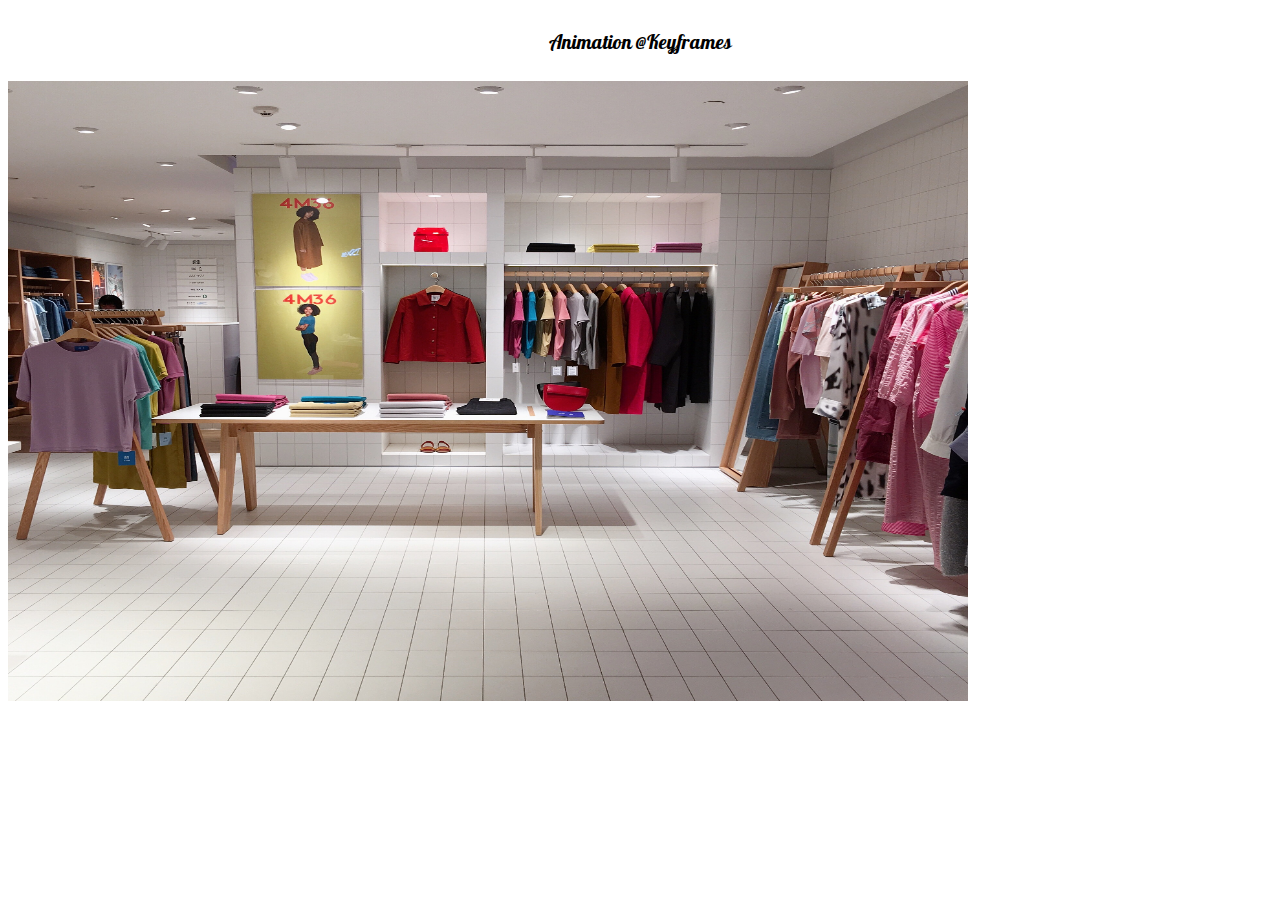
==== animation01.html @ 50b1d575 "slide48 animation01-css02" ====
<!DOCTYPE html>
<html lang="en">
<head>
  <meta charset="UTF-8">
  <meta name="viewport" content="width=device-width, initial-scale=1.0">
  <title>Animation</title>
<link rel="stylesheet" href="style.css" type="text/css">
</head>
<body>
  <div class="container">
    <div class="box1">
      <p>Animation @Keyframes</p>
    </div>
    <div class="box2">
      <!-- <h1>Shopping $SAVE</h1> -->
    <img class="img-01"src="photo/img-01.png" width="960px" height="620px">
    <div id="ID_animation1"> <h1>Shopping $SAVE</h1></div> 
    <!-- <h1>Shopping $SAVE</h1> -->
    </div>
  </div>
</body>
</html>
---- style.css ----
@font-face{
 src:url("font/Galada-Regular.ttf");
 font-family:Galada;
}
body{
  /* font-family: Arial, Helvetica, sans-serif; */
  font-family: Galada;
  font-size: 20px;
}
.container{
  display:grid;
  grid-template-columns: auto ;
  grid-template-rows: auto auto;
}
.box1{
  display:flex;
  justify-content: center;
}
.box2{
  display: flex;
  flex-direction: column;
  position: relative;
}
.box2 > h1 {
  position: absolute;
  /* left: 50%;
  top:50%;
  transform: translateX(-50%); */
  /* top:0;
  left: 50%;
  transform: translateX(-50%); */
}
h1{
  /* color:white; */
  margin: 0;
}
#ID_animation1{
  position: absolute;
  /* left: 50%;
  top:50%;
  transform: translateX(-50%); */
  left: 50%;
  top:0;
  transform: translateX(-50%); 
  height:60px;
  width:100%;
 

  border: 1px solid greenyellow;
  background-color: goldenrod;
  animation-name: animeOne;
  animation-duration: 10;
  animation: animeOne alternate ease-in 4s 2s 2;

  visibility: hidden;
}
 /* วิธีการใช้แบบ 1from {} to {}*/
@keyframes animeOne{
  from {
    position: absolute;
    bottom: 0;
    background-color: blue;
    height: 100px;
    width:270px;
    color: white;
    visibility: visible;
  }
  to{
    background-color: red;
    color: yellow;
  }
} 
/* วิธีการใช้แบบ2 %{}*/
/* @keyframes example{
 
   0% {
    background-color:peachpuff;
  }
  25%{
    background-color: red;
  }
  50%{
    background-color: peachpuff;
  }
  100%{
    background-color: darkblue;
  } 
} */
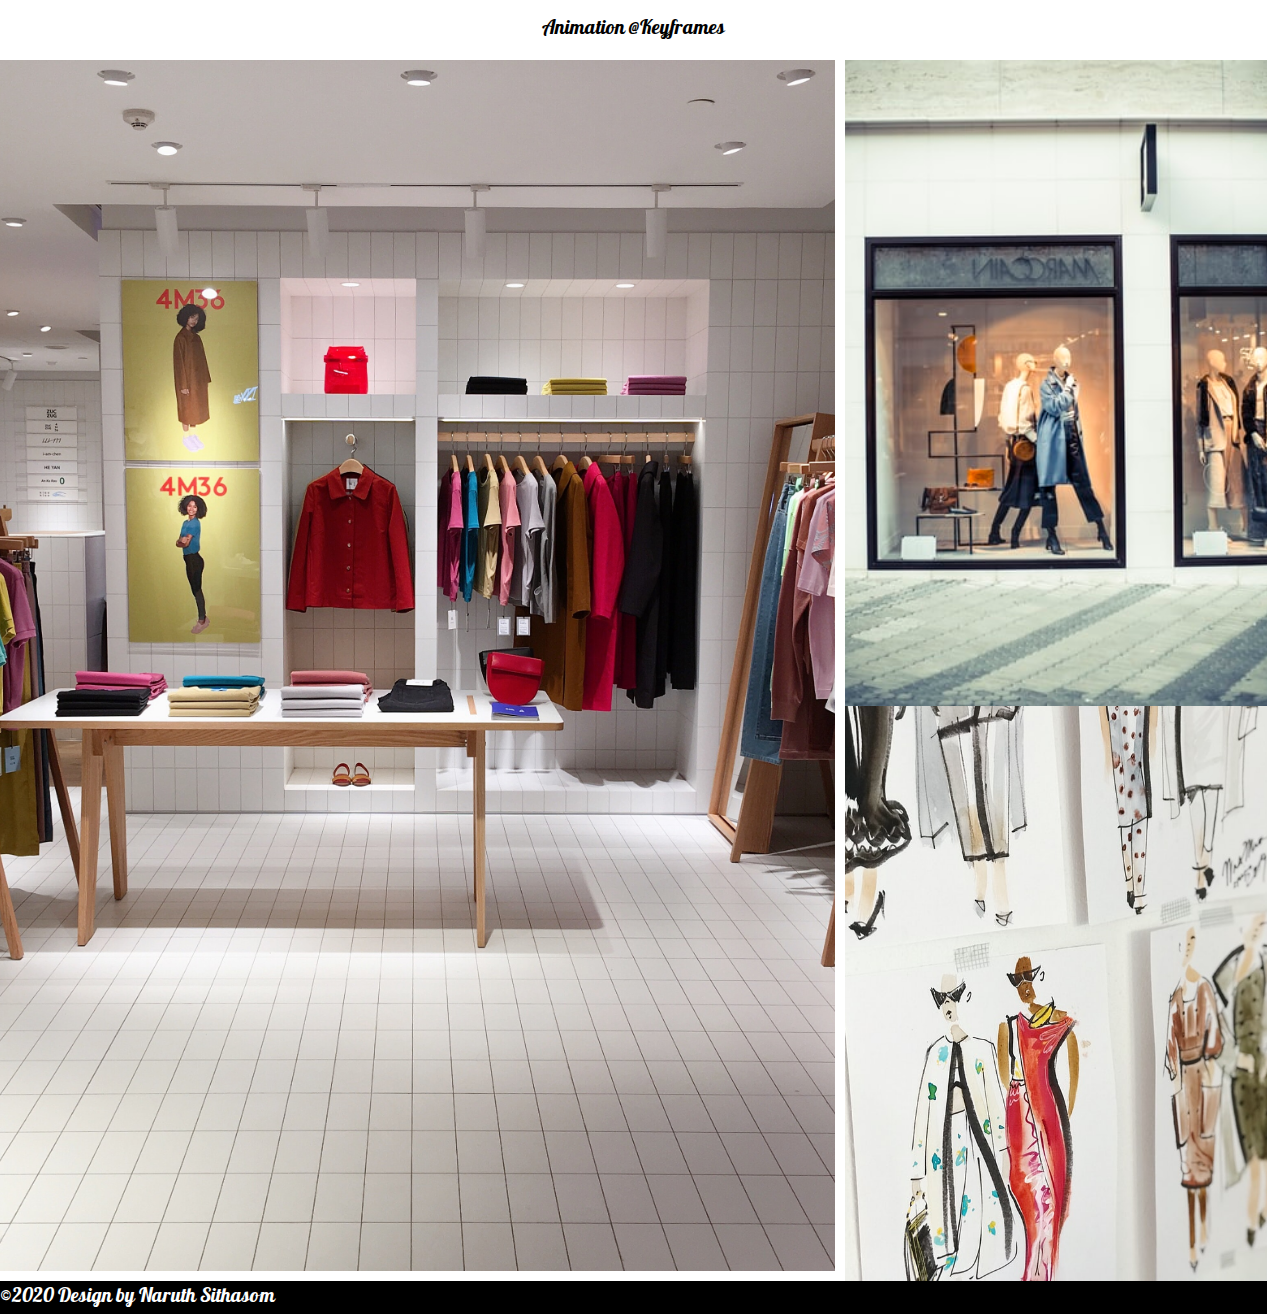
==== commit 0796ec3b: "slide48 animation-css02" ====
--- a/animation01.html
+++ b/animation01.html
@@ -12,11 +12,22 @@
       <p>Animation @Keyframes</p>
     </div>
     <div class="box2">
-      <!-- <h1>Shopping $SAVE</h1> -->
-    <img class="img-01"src="photo/img-01.png" width="960px" height="620px">
-    <div id="ID_animation1"> <h1>Shopping $SAVE</h1></div> 
+      <div id="id_animeOne"> <p>TODAY IS $SAVE</p></div> 
+      <img class="img-fit" src="photo/img-01.png" width="100%" height="100%">
+    <!-- <img class="img-01"src="photo/img-01.png" width="70%" height="auto"> -->
     <!-- <h1>Shopping $SAVE</h1> -->
     </div>
+    <div class="box3">
+      <!-- <p>Box3</p> -->
+      <img class="img-fit"src="photo/img-03.png" height="100%" width="100%" >
+    </div>
+    <div class="box4">
+      <img class="img-fit img-box4" src="photo/img-04.png" height="100%" width="100%">
+    </div>
+    <div class="box5">
+      <p>&copy;2020 Design by Naruth Sithasom</p>
+    </div>
+     <!-- <div>Footer</div> -->
   </div>
 </body>
 </html>--- a/style.css
+++ b/style.css
@@ -4,71 +4,117 @@
  font-family:Galada;
 }
 body{
-  /* font-family: Arial, Helvetica, sans-serif; */
   font-family: Galada;
   font-size: 20px;
+  margin: 0;
+}
+p{
+  margin: 0;
+}
+h1{
+  color:black;
+  margin: 0;
+}
+img{
+  margin: 0;
 }
 .container{
   display:grid;
-  grid-template-columns: auto ;
-  grid-template-rows: auto auto;
+  grid-template-columns: 33% 33% 33%;
+  grid-template-rows: auto auto auto;
+  grid-gap: 0;
 }
 .box1{
+  grid-column: 1/4;
   display:flex;
   justify-content: center;
+  background-color: white;
+  height: 60px;
+  line-height: 60px;
 }
-.box2{
-  display: flex;
-  flex-direction: column;
-  position: relative;
+
+.box2 {
+  font-family: 'Courier New', Courier, monospace;
+  font-size: 30px;
+  /* background-color: black; */
+  grid-column: 1/3;
+  grid-row: 2/4;
+  padding-bottom: 10px;
+  padding-right: 10px;
+  /* border: 1px solid black; */
+  position:relative;
 }
-.box2 > h1 {
+.box3{
+  /* background-color: black; */
+  /* height: 50vh; */
+  grid-column: 3/4;
+  grid-row: 2/3;
+}
+.box4{
+  /* background-color: black; */
+  /* height: 50vh; */
+  grid-column: 3/4;
+  grid-row: 3/4;
+}
+.box5{
+  grid-column: 1/4;
+  grid-row: 4/5;
+   background-color: black;
+}
+.box5 > p {
+  /* background-color: black; */
+  color: white;
+  /* font-size: 20px; */
+}
+.img-fit{
+  object-fit: cover;
+
+}
+.img-fit:hover{
+  /* opacity: 0.9; */
+  /* filter: blur(5px) */
+  /* filter: grayscale(60%); */
+  /* filter: opacity(0.6); */
+  
+}
+#id_animeOne > p {
+  /* text-align: center; */
+  position: absolute;
+}
+#id_animeOne{
   position: absolute;
   /* left: 50%;
-  top:50%;
-  transform: translateX(-50%); */
-  /* top:0;
-  left: 50%;
-  transform: translateX(-50%); */
-}
-h1{
-  /* color:white; */
-  margin: 0;
-}
-#ID_animation1{
-  position: absolute;
-  /* left: 50%;
-  top:50%;
-  transform: translateX(-50%); */
+  top:50%; */
+  /* transform: translateX(-50%); */
   left: 50%;
   top:0;
   transform: translateX(-50%); 
-  height:60px;
-  width:100%;
- 
-
-  border: 1px solid greenyellow;
-  background-color: goldenrod;
+  height:0px;
+  width:50%;
+  border-radius: 5px;
+  background-color: gainsboro;
   animation-name: animeOne;
-  animation-duration: 10;
-  animation: animeOne alternate ease-in 4s 2s 2;
-
+  animation-duration: 2;
+  /* animation: animeOne alternate ease 4s 2s 2; */
+  animation: animeOne alternate ease-in 4s 4s 8;
+  opacity: 0.5;
   visibility: hidden;
 }
  /* วิธีการใช้แบบ 1from {} to {}*/
 @keyframes animeOne{
   from {
-    position: absolute;
-    bottom: 0;
-    background-color: blue;
+    /* position: absolute; */
+    background-color: black;
     height: 100px;
-    width:270px;
+    width:50%;
     color: white;
-    visibility: visible;
+    
   }
   to{
-    background-color: red;
-    color: yellow;
+    background-color:grey;
+    color: gray;
+    transition: ease-in 4s;
+    visibility: visible;
   }
 } 
 /* วิธีการใช้แบบ2 %{}*/
